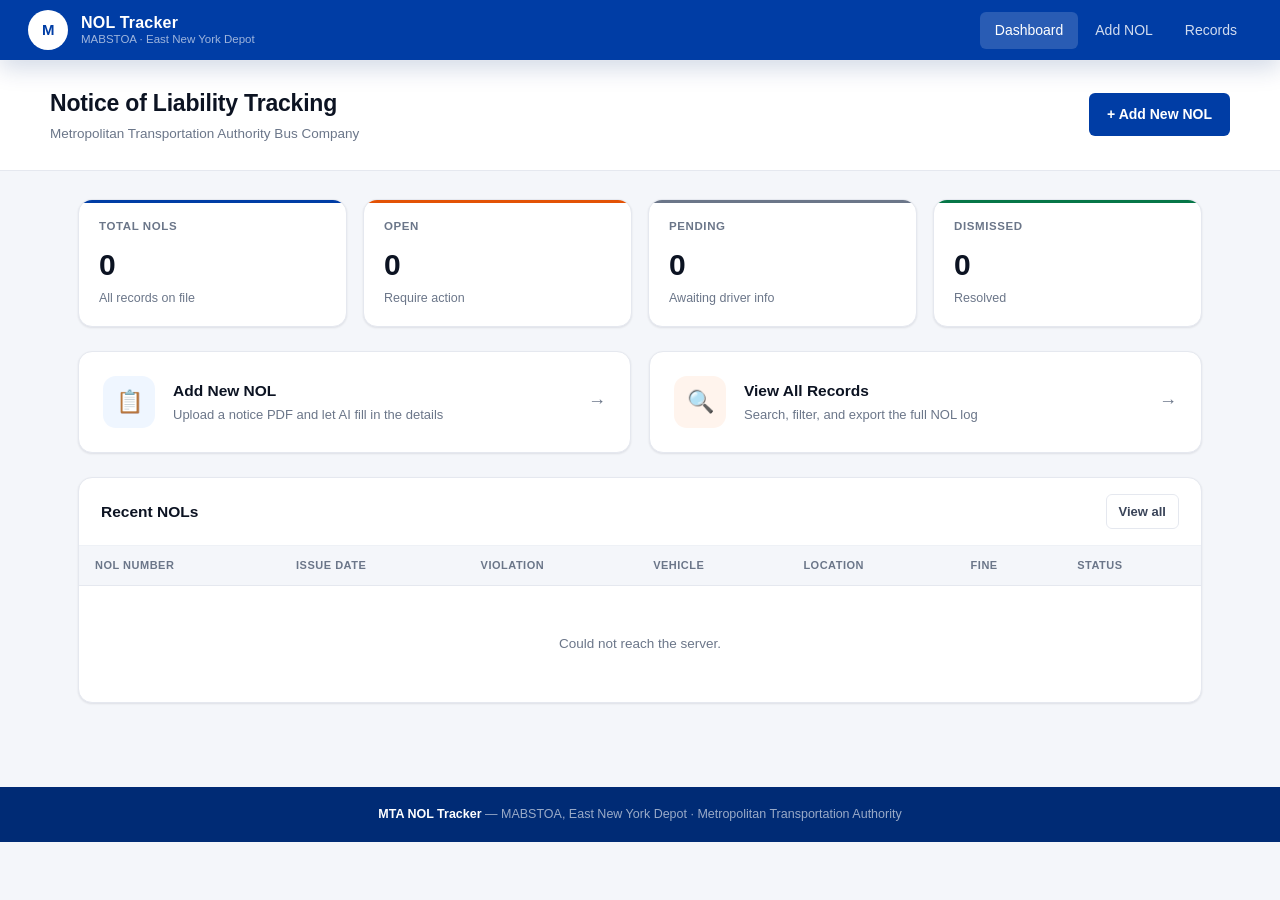
==== frontend/index.html @ bbb93ab2 "Clean build without secrets" ====
<!DOCTYPE html>
<html lang="en">
<head>
  <meta charset="UTF-8" />
  <meta name="viewport" content="width=device-width, initial-scale=1.0" />
  <title>MTA NOL Tracker</title>
  <link rel="stylesheet" href="assets/css/style.css" />
</head>
<body>

<nav class="nav">
  <a class="brand" href="index.html">
    <span class="bullet">M</span>
    <span class="brand-text">
      <span class="brand-title">NOL Tracker</span>
      <span class="brand-sub">MABSTOA · East New York Depot</span>
    </span>
  </a>
  <div class="nav-links">
    <a href="index.html">Dashboard</a>
    <a href="new-nol.html">Add NOL</a>
    <a href="records.html">Records</a>
  </div>
</nav>

<header class="head">
  <div class="head-row">
    <div>
      <h1>Notice of Liability Tracking</h1>
      <p>Metropolitan Transportation Authority Bus Company</p>
    </div>
    <a href="new-nol.html" class="btn btn-primary">+ Add New NOL</a>
  </div>
</header>

<main class="wrap">

  <section class="stats">
    <div class="stat s-navy reveal reveal-1">
      <div class="stat-k">Total NOLs</div>
      <div class="stat-v" id="s-total">0</div>
      <div class="stat-s">All records on file</div>
    </div>
    <div class="stat s-orange reveal reveal-2">
      <div class="stat-k">Open</div>
      <div class="stat-v" id="s-open">0</div>
      <div class="stat-s">Require action</div>
    </div>
    <div class="stat s-gray reveal reveal-3">
      <div class="stat-k">Pending</div>
      <div class="stat-v" id="s-pending">0</div>
      <div class="stat-s">Awaiting driver info</div>
    </div>
    <div class="stat s-green reveal reveal-4">
      <div class="stat-k">Dismissed</div>
      <div class="stat-v" id="s-dismissed">0</div>
      <div class="stat-s">Resolved</div>
    </div>
  </section>

  <section class="actions">
    <a href="new-nol.html" class="action reveal reveal-2">
      <span class="action-ic navy">📋</span>
      <span>
        <h3>Add New NOL</h3>
        <p>Upload a notice PDF and let AI fill in the details</p>
      </span>
      <span class="arrow">→</span>
    </a>
    <a href="records.html" class="action reveal reveal-3">
      <span class="action-ic orange">🔍</span>
      <span>
        <h3>View All Records</h3>
        <p>Search, filter, and export the full NOL log</p>
      </span>
      <span class="arrow">→</span>
    </a>
  </section>

  <section class="card reveal reveal-4">
    <div class="card-head">
      <h2>Recent NOLs</h2>
      <a href="records.html" class="btn btn-ghost btn-sm">View all</a>
    </div>
    <div class="t-scroll">
      <table>
        <thead>
          <tr>
            <th>NOL Number</th><th>Issue Date</th><th>Violation</th>
            <th>Vehicle</th><th>Location</th><th>Fine</th><th>Status</th>
          </tr>
        </thead>
        <tbody id="recent">
          <tr><td class="empty" colspan="7">Loading…</td></tr>
        </tbody>
      </table>
    </div>
  </section>

</main>

<footer class="foot">
  <strong>MTA NOL Tracker</strong> — MABSTOA, East New York Depot · Metropolitan Transportation Authority
</footer>

<script src="assets/js/api.js"></script>
<script src="assets/js/app.js"></script>
<script>
  (async () => {
    try {
      const s = await API.stats();
      document.getElementById("s-total").textContent = s.total;
      document.getElementById("s-open").textContent = s.open;
      document.getElementById("s-pending").textContent = s.pending;
      document.getElementById("s-dismissed").textContent = s.dismissed;

      const records = (await API.listRecords()).slice(-6).reverse();
      const tb = document.getElementById("recent");
      if (!records.length) {
        tb.innerHTML = `<tr><td class="empty" colspan="7">No records yet. <a href="new-nol.html">Add your first NOL →</a></td></tr>`;
        return;
      }
      tb.innerHTML = records.map(r => `
        <tr onclick="location.href='records.html'">
          <td class="nol">${escapeHtml(r.NOL_Number) || "—"}</td>
          <td>${fmtDate(r.Issue_Date)}</td>
          <td>${escapeHtml(r.Type_of_Violation) || "—"}</td>
          <td>${escapeHtml(r.Vehicle_Number) || "—"}</td>
          <td>${escapeHtml((r.Violation_Location || "").slice(0, 28)) || "—"}</td>
          <td>${r.Fine_Amount ? "$" + escapeHtml(r.Fine_Amount) : "—"}</td>
          <td>${statusBadge(r.Status)}</td>
        </tr>`).join("");
    } catch (e) {
      document.getElementById("recent").innerHTML =
        `<tr><td class="empty" colspan="7">Could not reach the server.</td></tr>`;
    }
  })();
</script>
</body>
</html>
---- frontend/assets/css/style.css ----
/* ============================================================
   MTA NOL TRACKER — Design System
   Palette and type take their cue from MTA transit signage:
   Helvetica-style sans, navy + white, the route-bullet circle.
   ============================================================ */

:root {
  --mta-navy:       #003DA5;
  --mta-navy-700:   #002B75;
  --mta-navy-300:   #4A7BD4;
  --mta-orange:     #E35205;

  --ink:            #0C1322;
  --ink-600:        #3A4459;
  --ink-400:        #6B7689;
  --line:           #E5E8EF;
  --line-200:       #EEF1F6;
  --surface:        #FFFFFF;
  --canvas:         #F4F6FA;

  --ok:             #067647;
  --ok-bg:          #ECFDF3;
  --warn:           #B54708;
  --warn-bg:        #FFFAEB;
  --info:           #175CD3;
  --info-bg:        #EFF6FF;
  --danger:         #B42318;
  --danger-bg:      #FEF3F2;

  --font: "Helvetica Neue", Helvetica, Arial, sans-serif;

  --r-sm: 6px;
  --r:    10px;
  --r-lg: 14px;

  --sh-sm: 0 1px 2px rgba(16,24,40,.06), 0 1px 3px rgba(16,24,40,.04);
  --sh:    0 4px 12px rgba(16,24,40,.06), 0 2px 4px rgba(16,24,40,.04);
  --sh-lg: 0 16px 32px rgba(16,24,40,.10), 0 6px 12px rgba(16,24,40,.06);

  --ease: cubic-bezier(.22,.61,.36,1);
}

* { box-sizing: border-box; margin: 0; padding: 0; }

html { scroll-behavior: smooth; }

body {
  font-family: var(--font);
  background: var(--canvas);
  color: var(--ink);
  line-height: 1.5;
  -webkit-font-smoothing: antialiased;
}

a { color: inherit; text-decoration: none; }

/* ── Page-load reveal ─────────────────────────────────────── */
@keyframes rise {
  from { opacity: 0; transform: translateY(8px); }
  to   { opacity: 1; transform: translateY(0); }
}
.reveal { animation: rise .5s var(--ease) both; }
.reveal-1 { animation-delay: .04s; }
.reveal-2 { animation-delay: .10s; }
.reveal-3 { animation-delay: .16s; }
.reveal-4 { animation-delay: .22s; }

@media (prefers-reduced-motion: reduce) {
  *, *::before, *::after { animation: none !important; transition: none !important; }
  html { scroll-behavior: auto; }
}

/* ============================================================
   NAVBAR
   ============================================================ */
.nav {
  position: sticky; top: 0; z-index: 50;
  background: var(--mta-navy);
  height: 60px;
  display: flex; align-items: center; justify-content: space-between;
  padding: 0 28px;
  box-shadow: 0 1px 0 rgba(255,255,255,.08), 0 8px 24px rgba(0,43,117,.18);
}

.brand { display: flex; align-items: center; gap: 13px; }

.bullet {
  width: 40px; height: 40px; border-radius: 50%;
  background: var(--surface);
  color: var(--mta-navy);
  display: grid; place-items: center;
  font-weight: 800; font-size: 15px; letter-spacing: -.5px;
}

.brand-text { display: flex; flex-direction: column; line-height: 1.15; }
.brand-title { color: #fff; font-size: 16px; font-weight: 700; letter-spacing: .2px; }
.brand-sub { color: rgba(255,255,255,.62); font-size: 11.5px; font-weight: 500; }

.nav-links { display: flex; gap: 2px; }
.nav-links a {
  color: rgba(255,255,255,.82);
  font-size: 14px; font-weight: 500;
  padding: 8px 15px; border-radius: var(--r-sm);
  transition: background .18s var(--ease), color .18s var(--ease);
}
.nav-links a:hover { background: rgba(255,255,255,.12); color: #fff; }
.nav-links a.active { background: rgba(255,255,255,.16); color: #fff; }

/* ============================================================
   PAGE SHELL
   ============================================================ */
.head {
  background: var(--surface);
  border-bottom: 1px solid var(--line);
  padding: 26px 28px;
}
.head-row { max-width: 1180px; margin: 0 auto;
  display: flex; align-items: center; justify-content: space-between; gap: 16px; }
.head h1 { font-size: 23px; font-weight: 700; letter-spacing: -.2px; }
.head p { font-size: 13.5px; color: var(--ink-400); margin-top: 3px; }

.wrap { max-width: 1180px; margin: 0 auto; padding: 28px; }

/* ============================================================
   CARD
   ============================================================ */
.card {
  background: var(--surface);
  border: 1px solid var(--line);
  border-radius: var(--r-lg);
  box-shadow: var(--sh-sm);
  overflow: hidden;
}
.card + .card { margin-top: 20px; }

.card-head {
  padding: 16px 22px;
  border-bottom: 1px solid var(--line-200);
  display: flex; align-items: center; justify-content: space-between;
}
.card-head h2 { font-size: 15.5px; font-weight: 700; }

.section-label {
  font-size: 11px; font-weight: 700; letter-spacing: .9px;
  text-transform: uppercase; color: var(--mta-navy);
  padding: 18px 22px 4px;
  display: flex; align-items: center; gap: 8px;
}
.section-label::before {
  content: ""; width: 14px; height: 2px; background: var(--mta-orange); border-radius: 2px;
}

/* ============================================================
   FORM
   ============================================================ */
.grid {
  display: grid; gap: 15px;
  grid-template-columns: repeat(3, 1fr);
  padding: 6px 22px 14px;
}
.grid-2 { grid-template-columns: repeat(2, 1fr); }
.grid-1 { grid-template-columns: 1fr; }
.span-2 { grid-column: span 2; }

.field { display: flex; flex-direction: column; gap: 6px; }
.field label { font-size: 12.5px; font-weight: 600; color: var(--ink-600); }

.field input, .field select, .field textarea {
  font-family: var(--font); font-size: 14px;
  color: var(--ink); background: var(--surface);
  border: 1px solid var(--line); border-radius: var(--r-sm);
  padding: 9px 12px; width: 100%;
  transition: border-color .15s var(--ease), box-shadow .15s var(--ease);
}
.field input:hover, .field select:hover, .field textarea:hover { border-color: #CBD3E1; }
.field input:focus, .field select:focus, .field textarea:focus {
  outline: none; border-color: var(--mta-navy);
  box-shadow: 0 0 0 3.5px rgba(0,61,165,.12);
}
.field textarea { resize: vertical; min-height: 78px; }
.field input[readonly] { background: var(--canvas); color: var(--ink-400); }

/* highlight fields the AI just filled */
@keyframes flash {
  0% { background: #FFF4ED; border-color: var(--mta-orange); }
  100% { background: var(--surface); border-color: var(--line); }
}
.field input.filled, .field select.filled, .field textarea.filled {
  animation: flash 1.4s var(--ease);
}

/* ============================================================
   BUTTONS
   ============================================================ */
.btn {
  display: inline-flex; align-items: center; gap: 8px;
  font-family: var(--font); font-size: 14px; font-weight: 600;
  padding: 10px 17px; border-radius: var(--r-sm);
  border: 1px solid transparent; cursor: pointer;
  transition: transform .12s var(--ease), background .15s var(--ease),
              box-shadow .15s var(--ease), border-color .15s var(--ease);
}
.btn:active { transform: translateY(1px); }
.btn-primary { background: var(--mta-navy); color: #fff; }
.btn-primary:hover { background: var(--mta-navy-700); box-shadow: var(--sh); }
.btn-ghost { background: var(--surface); color: var(--ink-600); border-color: var(--line); }
.btn-ghost:hover { background: var(--canvas); border-color: #CBD3E1; }
.btn-danger { background: var(--danger); color: #fff; }
.btn-danger:hover { background: #99180F; }
.btn-sm { padding: 7px 12px; font-size: 13px; }
.btn:disabled { opacity: .55; cursor: not-allowed; transform: none; }

/* ============================================================
   STATS (dashboard)
   ============================================================ */
.stats { display: grid; grid-template-columns: repeat(4, 1fr); gap: 16px; margin-bottom: 24px; }
.stat {
  background: var(--surface); border: 1px solid var(--line);
  border-radius: var(--r-lg); padding: 18px 20px;
  box-shadow: var(--sh-sm); position: relative; overflow: hidden;
  transition: transform .18s var(--ease), box-shadow .18s var(--ease);
}
.stat:hover { transform: translateY(-2px); box-shadow: var(--sh); }
.stat::before { content: ""; position: absolute; top: 0; left: 0; right: 0; height: 3px; }
.stat.s-navy::before   { background: var(--mta-navy); }
.stat.s-orange::before { background: var(--mta-orange); }
.stat.s-gray::before   { background: var(--ink-400); }
.stat.s-green::before  { background: var(--ok); }
.stat-k { font-size: 11.5px; font-weight: 700; letter-spacing: .6px;
  text-transform: uppercase; color: var(--ink-400); }
.stat-v { font-size: 30px; font-weight: 800; letter-spacing: -1px; margin: 7px 0 2px; }
.stat-s { font-size: 12.5px; color: var(--ink-400); }

/* ============================================================
   ACTION CARDS (dashboard)
   ============================================================ */
.actions { display: grid; grid-template-columns: 1fr 1fr; gap: 18px; margin-bottom: 24px; }
.action {
  background: var(--surface); border: 1px solid var(--line);
  border-radius: var(--r-lg); padding: 24px; box-shadow: var(--sh-sm);
  display: flex; align-items: center; gap: 18px;
  transition: transform .18s var(--ease), box-shadow .18s var(--ease), border-color .18s var(--ease);
}
.action:hover { transform: translateY(-2px); box-shadow: var(--sh); border-color: var(--mta-navy-300); }
.action-ic {
  width: 52px; height: 52px; border-radius: 13px; flex-shrink: 0;
  display: grid; place-items: center; font-size: 22px;
}
.action-ic.navy { background: var(--info-bg); }
.action-ic.orange { background: #FFF4ED; }
.action h3 { font-size: 15.5px; font-weight: 700; }
.action p { font-size: 13px; color: var(--ink-400); margin-top: 3px; }
.action .arrow { margin-left: auto; color: var(--ink-400); font-size: 18px;
  transition: transform .18s var(--ease); }
.action:hover .arrow { transform: translateX(3px); color: var(--mta-navy); }

/* ============================================================
   TOOLBAR / SEARCH
   ============================================================ */
.toolbar {
  display: flex; gap: 11px; align-items: center;
  padding: 15px 22px; border-bottom: 1px solid var(--line-200);
}
.search { position: relative; flex: 1; }
.search input {
  width: 100%; font-family: var(--font); font-size: 14px;
  padding: 9px 12px 9px 36px;
  border: 1px solid var(--line); border-radius: var(--r-sm); background: var(--surface);
  transition: border-color .15s var(--ease), box-shadow .15s var(--ease);
}
.search input:focus { outline: none; border-color: var(--mta-navy);
  box-shadow: 0 0 0 3.5px rgba(0,61,165,.12); }
.search svg { position: absolute; left: 11px; top: 50%; transform: translateY(-50%);
  color: var(--ink-400); }
.toolbar select {
  font-family: var(--font); font-size: 14px; padding: 9px 12px;
  border: 1px solid var(--line); border-radius: var(--r-sm); background: var(--surface);
}

.count { padding: 10px 22px; font-size: 13px; color: var(--ink-400);
  border-bottom: 1px solid var(--line-200); }
.count strong { color: var(--ink); }

/* ============================================================
   TABLE
   ============================================================ */
.t-scroll { overflow-x: auto; }
table { width: 100%; border-collapse: collapse; font-size: 13.5px; }
thead th {
  background: var(--canvas); text-align: left; white-space: nowrap;
  font-size: 11px; font-weight: 700; letter-spacing: .5px; text-transform: uppercase;
  color: var(--ink-400); padding: 11px 16px; border-bottom: 1px solid var(--line);
}
tbody tr { border-bottom: 1px solid var(--line-200); cursor: pointer;
  transition: background .12s var(--ease); }
tbody tr:hover { background: var(--canvas); }
tbody tr:last-child { border-bottom: none; }
tbody td { padding: 13px 16px; color: var(--ink-600); white-space: nowrap; }
td.nol { font-weight: 700; color: var(--mta-navy); }
.empty { text-align: center; padding: 48px 20px; color: var(--ink-400); }
.empty a { color: var(--mta-navy); font-weight: 600; }

/* ============================================================
   BADGES
   ============================================================ */
.badge { display: inline-flex; align-items: center; padding: 3px 10px;
  border-radius: 100px; font-size: 12px; font-weight: 600; }
.b-open { background: var(--info-bg); color: var(--info); }
.b-closed { background: var(--ok-bg); color: var(--ok); }
.b-pending { background: var(--warn-bg); color: var(--warn); }
.b-dismissed { background: var(--line-200); color: var(--ink-400); }

/* ============================================================
   UPLOAD ZONE + AI STATES
   ============================================================ */
.drop {
  margin: 12px 22px; padding: 38px; text-align: center; cursor: pointer;
  border: 2px dashed var(--line); border-radius: var(--r-lg); background: var(--canvas);
  transition: border-color .18s var(--ease), background .18s var(--ease);
}
.drop:hover, .drop.over { border-color: var(--mta-navy); background: var(--info-bg); }
.drop .ic { font-size: 34px; margin-bottom: 8px; }
.drop h3 { font-size: 15px; font-weight: 700; color: var(--ink-600); }
.drop p { font-size: 13px; color: var(--ink-400); margin-top: 3px; }
.drop .btn { margin-top: 14px; }

.filebar {
  display: none; margin: 0 22px 14px; padding: 12px 16px;
  background: var(--info-bg); border: 1px solid #CFE0FB; border-radius: var(--r-sm);
  font-size: 13.5px; color: var(--mta-navy-700);
  align-items: center; justify-content: space-between; gap: 12px;
}
.filebar.show { display: flex; }
.filebar .x { cursor: pointer; color: var(--ink-400); font-size: 16px; }

/* extracting spinner */
.spin {
  width: 16px; height: 16px; border-radius: 50%;
  border: 2px solid rgba(255,255,255,.4); border-top-color: #fff;
  animation: rot .7s linear infinite;
}
.spin.dark { border-color: rgba(0,61,165,.25); border-top-color: var(--mta-navy); }
@keyframes rot { to { transform: rotate(360deg); } }

/* ============================================================
   ALERTS
   ============================================================ */
.alerts { max-width: 1180px; margin: 0 auto; }
.alert { display: flex; align-items: center; gap: 9px;
  padding: 12px 16px; border-radius: var(--r-sm); font-size: 13.5px;
  margin-bottom: 16px; animation: rise .35s var(--ease) both; }
.alert-ok { background: var(--ok-bg); color: var(--ok); border: 1px solid #A6F0C6; }
.alert-err { background: var(--danger-bg); color: var(--danger); border: 1px solid #FCC9C4; }

/* ============================================================
   FORM ACTIONS BAR
   ============================================================ */
.actions-bar {
  padding: 18px 22px; border-top: 1px solid var(--line-200);
  display: flex; gap: 11px; justify-content: flex-end;
}

/* ============================================================
   MODAL
   ============================================================ */
.overlay {
  display: none; position: fixed; inset: 0; z-index: 100;
  background: rgba(12,19,34,.5); overflow-y: auto;
  animation: fade .2s var(--ease);
}
.overlay.show { display: block; }
@keyframes fade { from { opacity: 0; } to { opacity: 1; } }
.modal {
  background: var(--surface); max-width: 820px; margin: 44px auto;
  border-radius: var(--r-lg); overflow: hidden; box-shadow: var(--sh-lg);
  animation: rise .28s var(--ease) both;
}
.modal-head {
  background: var(--mta-navy); padding: 18px 22px;
  display: flex; align-items: center; justify-content: space-between;
}
.modal-head .k { color: rgba(255,255,255,.66); font-size: 11px;
  font-weight: 700; letter-spacing: .8px; text-transform: uppercase; }
.modal-head .v { color: #fff; font-size: 19px; font-weight: 800; margin-top: 1px; }
.modal-head .x { background: rgba(255,255,255,.16); border: none; color: #fff;
  width: 34px; height: 34px; border-radius: 50%; font-size: 17px; cursor: pointer;
  transition: background .15s var(--ease); }
.modal-head .x:hover { background: rgba(255,255,255,.28); }
.modal-body { padding: 22px; }
.detail-cols { display: grid; grid-template-columns: 1fr 1fr; gap: 26px; }
.detail-h { font-size: 11px; font-weight: 700; letter-spacing: .9px;
  text-transform: uppercase; color: var(--mta-navy); margin: 0 0 11px; }
.detail-h + .detail-h, .detail-row + .detail-h { margin-top: 16px; }
.detail-row { display: flex; gap: 10px; margin-bottom: 9px; }
.detail-row .dk { font-size: 12px; font-weight: 600; color: var(--ink-400);
  width: 150px; flex-shrink: 0; }
.detail-row .dv { font-size: 13.5px; color: var(--ink); }
.remarks-box { margin-top: 10px; padding: 11px 13px; background: var(--canvas);
  border-radius: var(--r-sm); font-size: 13px; color: var(--ink-600); }
.modal-foot { padding: 15px 22px; border-top: 1px solid var(--line-200);
  display: flex; gap: 11px; justify-content: flex-end; }

/* ============================================================
   FOOTER
   ============================================================ */
.foot { background: var(--mta-navy-700); color: rgba(255,255,255,.6);
  text-align: center; padding: 18px; font-size: 12.5px; margin-top: 56px; }
.foot strong { color: #fff; }

/* ============================================================
   KEY BANNER (when Gemini key missing)
   ============================================================ */
.keywarn {
  display: none; margin: 0 0 20px; padding: 13px 16px;
  background: var(--warn-bg); border: 1px solid #FDE7B8; border-radius: var(--r-sm);
  font-size: 13.5px; color: var(--warn);
}
.keywarn.show { display: block; }
.keywarn code { background: rgba(181,71,8,.1); padding: 1px 6px; border-radius: 4px;
  font-size: 12.5px; }

/* ============================================================
   RESPONSIVE
   ============================================================ */
@media (max-width: 860px) {
  .grid, .grid-2 { grid-template-columns: 1fr; }
  .span-2 { grid-column: auto; }
  .stats { grid-template-columns: 1fr 1fr; }
  .actions { grid-template-columns: 1fr; }
  .detail-cols { grid-template-columns: 1fr; }
  .nav-links { display: none; }
  .wrap, .head { padding: 18px; }
}

/* --- Schema notes + scrollable edit modal (added for field rebuild) --- */
.section-note {
  margin: -4px 22px 4px;
  font-size: 13px;
  color: var(--ink-400);
  line-height: 1.45;
}
.modal {
  max-height: calc(100vh - 76px);
  display: flex;
  flex-direction: column;
}
.modal-body { overflow-y: auto; }
.edit-form .section-label:first-child { margin-top: 0; }
.edit-form textarea { min-height: 96px; }
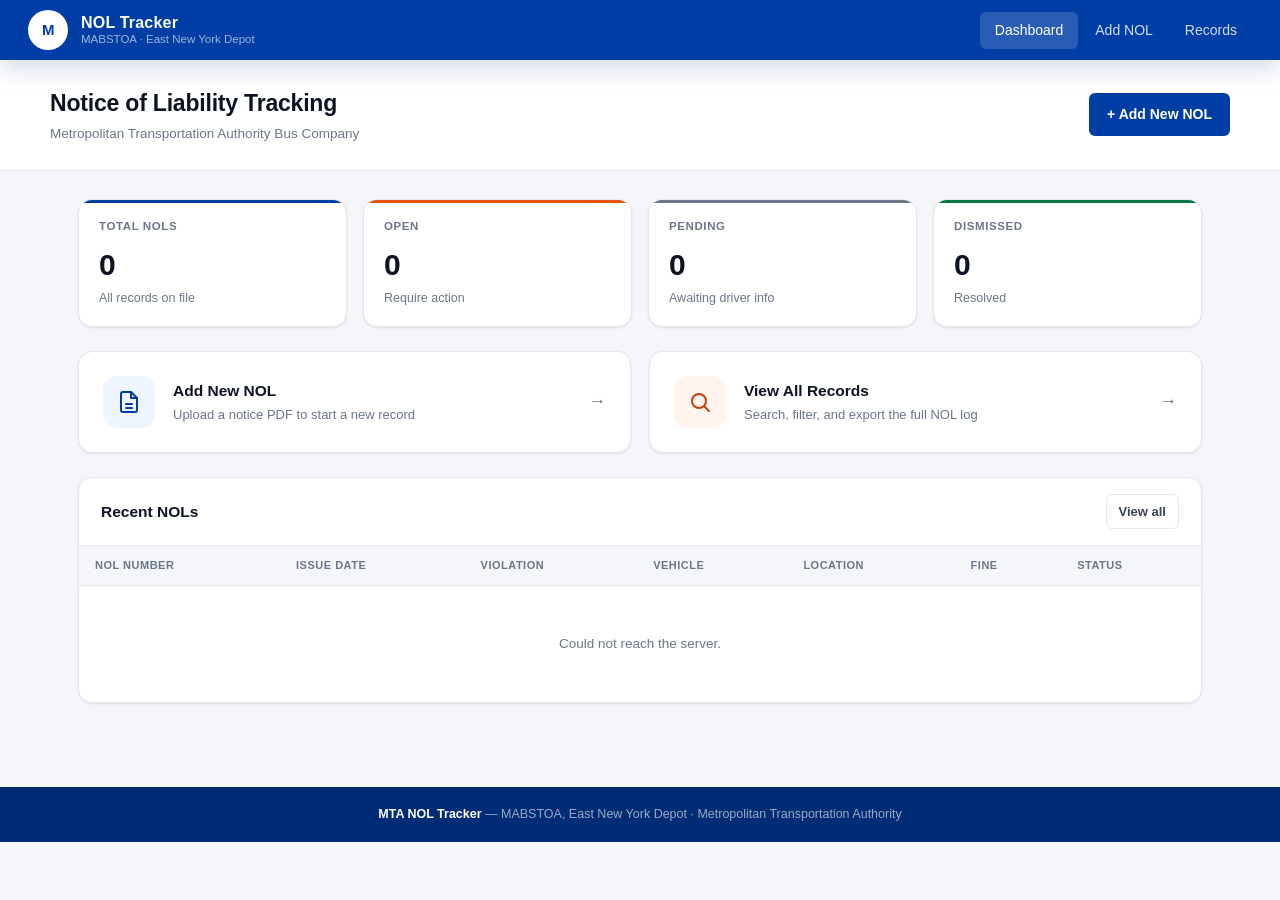
==== commit 9e7f6ff8: "professional copy, remove emojis, fix AI banner" ====
--- a/frontend/index.html
+++ b/frontend/index.html
@@ -60,15 +60,15 @@
 
   <section class="actions">
     <a href="new-nol.html" class="action reveal reveal-2">
-      <span class="action-ic navy">📋</span>
+      <span class="action-ic navy"><svg width="24" height="24" viewBox="0 0 24 24" fill="none" stroke="#003DA5" stroke-width="2" stroke-linecap="round" stroke-linejoin="round"><path d="M14 2H6a2 2 0 0 0-2 2v16a2 2 0 0 0 2 2h12a2 2 0 0 0 2-2V8z"/><path d="M14 2v6h6"/><path d="M9 14h6"/><path d="M9 18h6"/></svg></span>
       <span>
         <h3>Add New NOL</h3>
-        <p>Upload a notice PDF and let AI fill in the details</p>
+        <p>Upload a notice PDF to start a new record</p>
       </span>
       <span class="arrow">→</span>
     </a>
     <a href="records.html" class="action reveal reveal-3">
-      <span class="action-ic orange">🔍</span>
+      <span class="action-ic orange"><svg width="24" height="24" viewBox="0 0 24 24" fill="none" stroke="#C2410C" stroke-width="2" stroke-linecap="round" stroke-linejoin="round"><circle cx="11" cy="11" r="7"/><path d="m21 21-4.3-4.3"/></svg></span>
       <span>
         <h3>View All Records</h3>
         <p>Search, filter, and export the full NOL log</p>
@@ -137,4 +137,4 @@
   })();
 </script>
 </body>
-</html>
+</html>
